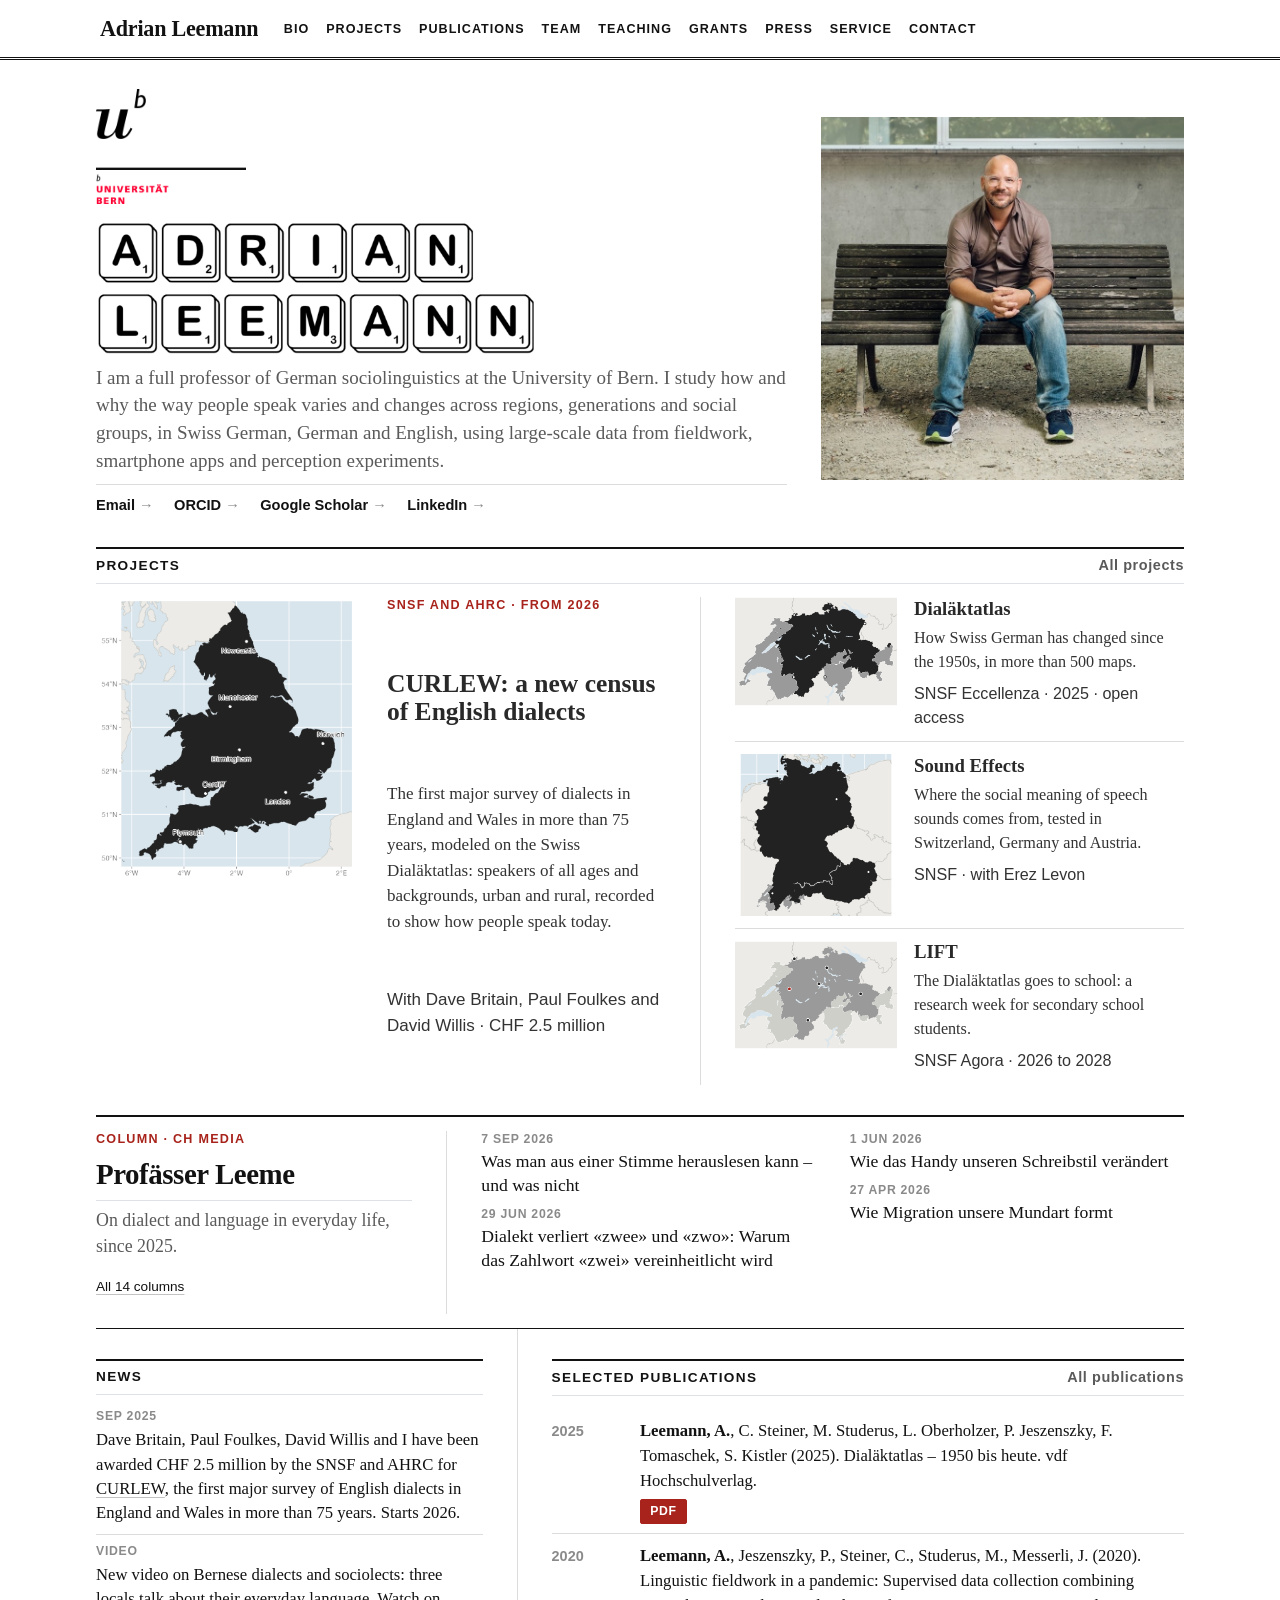
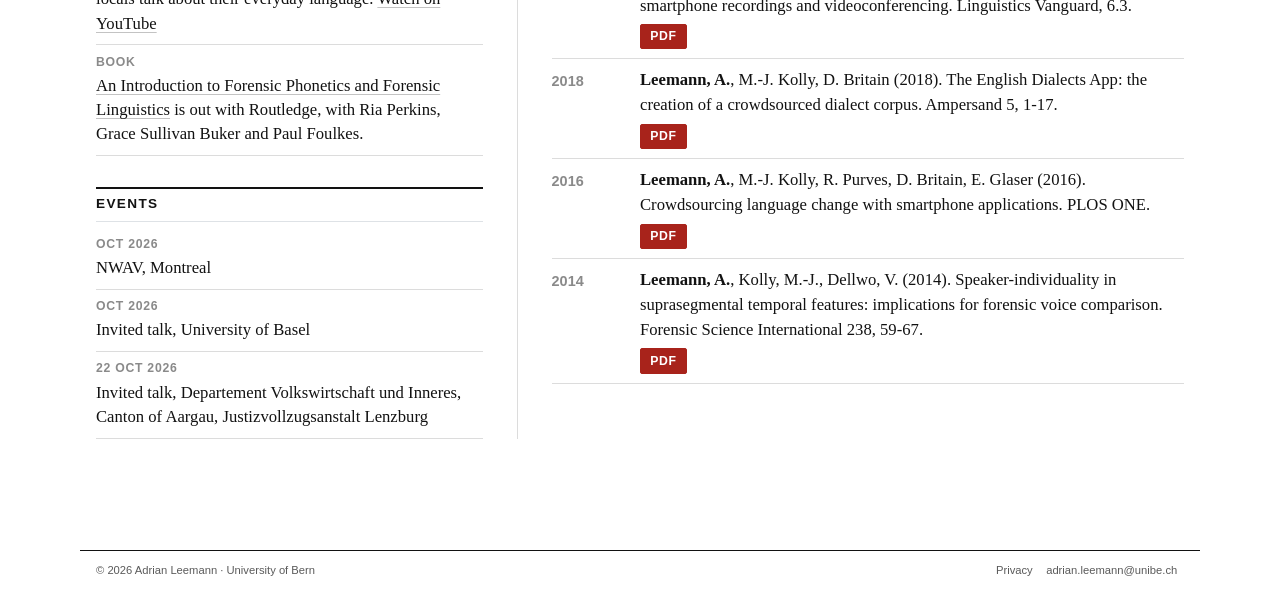
==== index.html @ 38b9d142 "Project and home headlines a touch smaller" ====
<!DOCTYPE html>
<html xmlns="http://www.w3.org/1999/xhtml" lang="en" xml:lang="en"><head>

<meta charset="utf-8">
<meta name="generator" content="quarto-1.8.25">

<meta name="viewport" content="width=device-width, initial-scale=1.0, user-scalable=yes">

<meta name="description" content="Adrian Leemann is Professor of German Sociolinguistics at the University of Bern. Research on dialect variation and change in Swiss German, German and English.">

<title>Adrian Leemann</title>
<style>
code{white-space: pre-wrap;}
span.smallcaps{font-variant: small-caps;}
div.columns{display: flex; gap: min(4vw, 1.5em);}
div.column{flex: auto; overflow-x: auto;}
div.hanging-indent{margin-left: 1.5em; text-indent: -1.5em;}
ul.task-list{list-style: none;}
ul.task-list li input[type="checkbox"] {
  width: 0.8em;
  margin: 0 0.8em 0.2em -1em; /* quarto-specific, see https://github.com/quarto-dev/quarto-cli/issues/4556 */ 
  vertical-align: middle;
}
</style>


<script src="site_libs/quarto-nav/quarto-nav.js"></script>
<script src="site_libs/quarto-nav/headroom.min.js"></script>
<link href="./img/favicon.png" rel="icon" type="image/png">
<script src="site_libs/clipboard/clipboard.min.js"></script>
<script src="site_libs/quarto-html/quarto.js" type="module"></script>
<script src="site_libs/quarto-html/tabsets/tabsets.js" type="module"></script>
<script src="site_libs/quarto-html/axe/axe-check.js" type="module"></script>
<script src="site_libs/quarto-html/popper.min.js"></script>
<script src="site_libs/quarto-html/tippy.umd.min.js"></script>
<link href="site_libs/quarto-html/tippy.css" rel="stylesheet">
<link href="site_libs/quarto-html/quarto-syntax-highlighting-7b89279ff1a6dce999919e0e67d4d9ec.css" rel="stylesheet" id="quarto-text-highlighting-styles">
<script src="site_libs/bootstrap/bootstrap.min.js"></script>
<link href="site_libs/bootstrap/bootstrap-icons.css" rel="stylesheet">
<link href="site_libs/bootstrap/bootstrap-e437fed2f8b49e91e3b53b357ae12d68.min.css" rel="stylesheet" append-hash="true" id="quarto-bootstrap" data-mode="light">
<script id="quarto-search-options" type="application/json">{
  "language": {
    "search-no-results-text": "No results",
    "search-matching-documents-text": "matching documents",
    "search-copy-link-title": "Copy link to search",
    "search-hide-matches-text": "Hide additional matches",
    "search-more-match-text": "more match in this document",
    "search-more-matches-text": "more matches in this document",
    "search-clear-button-title": "Clear",
    "search-text-placeholder": "",
    "search-detached-cancel-button-title": "Cancel",
    "search-submit-button-title": "Submit",
    "search-label": "Search"
  }
}</script>
<link rel="apple-touch-icon" href="./img/apple-touch-icon.png">
<script data-goatcounter="https://adrianleemann.goatcounter.com/count" async="" src="//gc.zgo.at/count.js"></script>


<meta property="og:title" content="Adrian Leemann">
<meta property="og:description" content="Adrian Leemann is Professor of German Sociolinguistics at the University of Bern. Research on dialect variation and change in Swiss German, German and English.">
<meta property="og:image" content="https://www.adrianleemann.com/img/share-card.jpg">
<meta property="og:site_name" content="Adrian Leemann">
<meta name="twitter:title" content="Adrian Leemann">
<meta name="twitter:description" content="Adrian Leemann is Professor of German Sociolinguistics at the University of Bern. Research on dialect variation and change in Swiss German, German and English.">
<meta name="twitter:image" content="https://www.adrianleemann.com/img/share-card.jpg">
<meta name="twitter:card" content="summary_large_image">
</head>

<body class="nav-fixed quarto-light">

<div id="quarto-search-results"></div>
  <header id="quarto-header" class="headroom fixed-top">
    <nav class="navbar navbar-expand-lg " data-bs-theme="dark">
      <div class="navbar-container container-fluid">
      <div class="navbar-brand-container mx-auto">
    <a href="./index.html" class="navbar-brand navbar-brand-logo">
    </a>
    <a class="navbar-brand" href="./index.html">
    <span class="navbar-title">Adrian Leemann</span>
    </a>
  </div>
          <button class="navbar-toggler" type="button" data-bs-toggle="collapse" data-bs-target="#navbarCollapse" aria-controls="navbarCollapse" role="menu" aria-expanded="false" aria-label="Toggle navigation" onclick="if (window.quartoToggleHeadroom) { window.quartoToggleHeadroom(); }">
  <span class="navbar-toggler-icon"></span>
</button>
          <div class="collapse navbar-collapse" id="navbarCollapse">
            <ul class="navbar-nav navbar-nav-scroll me-auto">
  <li class="nav-item">
    <a class="nav-link" href="./short-bio/index.html"> 
<span class="menu-text">Bio</span></a>
  </li>  
  <li class="nav-item">
    <a class="nav-link" href="./projects/index.html"> 
<span class="menu-text">Projects</span></a>
  </li>  
  <li class="nav-item">
    <a class="nav-link" href="./publications/index.html"> 
<span class="menu-text">Publications</span></a>
  </li>  
  <li class="nav-item">
    <a class="nav-link" href="./team/index.html"> 
<span class="menu-text">Team</span></a>
  </li>  
  <li class="nav-item">
    <a class="nav-link" href="./teaching/index.html"> 
<span class="menu-text">Teaching</span></a>
  </li>  
  <li class="nav-item">
    <a class="nav-link" href="./grants/index.html"> 
<span class="menu-text">Grants</span></a>
  </li>  
  <li class="nav-item">
    <a class="nav-link" href="./press/index.html"> 
<span class="menu-text">Press</span></a>
  </li>  
  <li class="nav-item">
    <a class="nav-link" href="./professional-services/index.html"> 
<span class="menu-text">Service</span></a>
  </li>  
  <li class="nav-item">
    <a class="nav-link" href="./contact/index.html"> 
<span class="menu-text">Contact</span></a>
  </li>  
</ul>
          </div> <!-- /navcollapse -->
            <div class="quarto-navbar-tools">
</div>
      </div> <!-- /container-fluid -->
    </nav>
</header>
<!-- content -->
<div id="quarto-content" class="quarto-container page-columns page-rows-contents page-layout-full page-navbar">
<!-- sidebar -->
<!-- margin-sidebar -->
    
<!-- main -->
<main class="content column-page" id="quarto-document-content">

<header id="title-block-header" class="quarto-title-block default">
<div class="quarto-title">
<h1 class="title">Adrian Leemann</h1>
</div>

<div>
  <div class="description">
    Adrian Leemann is Professor of German Sociolinguistics at the University of Bern. Research on dialect variation and change in Swiss German, German and English.
  </div>
</div>


<div class="quarto-title-meta column-page">

    
  
    
  </div>
  


</header>


<div class="wrap">
<header class="hero">
  <div>
    <a class="unibe" href="https://www.unibe.ch"><img src="img/logos/unibe-logo.png" alt="University of Bern"></a>
    <h1 class="tiles"><img src="img/name-scrabble.png" alt="Adrian Leemann"></h1>
    <p class="dek">I am a full professor of German sociolinguistics at the University of Bern. I study how and why the way people speak varies and changes across regions, generations and social groups, in Swiss German, German and English, using large-scale data from fieldwork, smartphone apps and perception experiments.</p>
    <nav class="idlinks" aria-label="Profiles"><a href="mailto:adrian.leemann@unibe.ch">Email</a><a href="https://orcid.org/0000-0001-9401-8938">ORCID</a><a href="https://scholar.google.com/citations?user=XZo6aWcAAAAJ&amp;hl=en">Google Scholar</a><a href="https://www.linkedin.com/in/adrianleemann">LinkedIn</a></nav>
  </div>
  <figure class="figure"><img src="img/portrait-square.jpg" alt="Adrian Leemann sitting on a wooden bench in front of a concrete wall" class="figure-img"></figure>
</header>

<h2 class="section-head" id="projects">Projects <a href="./projects/">All projects</a></h2>
<div class="front">
  <article class="lead">
    <a href="./projects/#curlew"><img src="img/map-curlew-lead.png" alt="Map of England and Wales with major cities"></a>
    <p class="kicker">SNSF and AHRC · from 2026</p>
    <h3><a href="./projects/#curlew">CURLEW: a new census of English dialects</a></h3>
    <p>The first major survey of dialects in England and Wales in more than 75 years, modeled on the Swiss Dialäktatlas: speakers of all ages and backgrounds, urban and rural, recorded to show how people speak today.</p>
    <p class="meta">With Dave Britain, Paul Foulkes and David Willis · CHF 2.5 million</p>
  </article>
  <div class="briefs"><article><a href="./projects/#dialaektatlas"><img src="img/map-dialaektatlas.png" alt="Map of Switzerland with the German-speaking area in black"></a><div><h3><a href="./projects/#dialaektatlas">Dialäktatlas</a></h3><p>How Swiss German has changed since the 1950s, in more than 500 maps.</p><p class="meta">SNSF Eccellenza · 2025 · open access</p></div></article><article><a href="./projects/#sound-effects"><img src="img/map-soundeffects.png" alt="Map of Germany, Austria and German-speaking Switzerland"></a><div><h3><a href="./projects/#sound-effects">Sound Effects</a></h3><p>Where the social meaning of speech sounds comes from, tested in Switzerland, Germany and Austria.</p><p class="meta">SNSF · with Erez Levon</p></div></article><article><a href="./projects/#lift"><img src="img/map-lift.png" alt="Map of German-speaking Switzerland with six school locations"></a><div><h3><a href="./projects/#lift">LIFT</a></h3><p>The Dialäktatlas goes to school: a research week for secondary school students.</p><p class="meta">SNSF Agora · 2026 to 2028</p></div></article>  </div>
</div>

<div class="colband" id="column">
  <div>
    <p class="kicker">Column · CH Media</p>
    <h2>Profässer Leeme</h2>
    <p class="dek">On dialect and language in everyday life, since 2025.</p>    <p class="meta"><a href="./column/">All 14 columns</a></p>  </div>
  <ul class="collist"><li><span class="date">7 Sep 2026</span><a href="https://www.zofingertagblatt.ch/aargau/zofingen/was-eine-stimme-ueber-herkunft-verraet-ld.4224077">Was man aus einer Stimme herauslesen kann – und was nicht</a></li><li><span class="date">29 Jun 2026</span><a href="https://www.zofingertagblatt.ch/aargau/zofingen/warum-zwee-und-zwo-im-dialekt-verschwinden-ld.4174784">Dialekt verliert «zwee» und «zwo»: Warum das Zahlwort «zwei» vereinheitlicht wird</a></li><li><span class="date">1 Jun 2026</span><a href="https://www.zofingertagblatt.ch/aargau/zofingen/mundartwelle-wie-das-handy-unseren-schreibstil-veraendert-ld.4176210">Wie das Handy unseren Schreibstil verändert</a></li><li><span class="date">27 Apr 2026</span><a href="https://www.zofingertagblatt.ch/aargau/zofingen/kolumne-wie-migration-unsere-mundart-formt-ld.4156215">Wie Migration unsere Mundart formt</a></li>  </ul>
</div>

<div class="split">
  <div>
    <h2 class="section-head">News</h2>
    <ul class="newslist"><li><span class="date">Sep 2025</span>Dave Britain, Paul Foulkes, David Willis and I have been awarded CHF 2.5 million by the SNSF and AHRC for <a href="./projects/#curlew">CURLEW</a>, the first major survey of English dialects in England and Wales in more than 75 years. Starts 2026.</li><li><span class="date">Video</span>New video on Bernese dialects and sociolects: three locals talk about their everyday language. <a href="https://www.youtube.com/watch?v=iRh99CZffPI">Watch on YouTube</a></li><li><span class="date">Book</span><a href="https://www.routledge.com/An-Introduction-to-Forensic-Phonetics-and-Forensic-Linguistics/Leemann-Perkins-Buker-Foulkes/p/book/9780367616571">An Introduction to Forensic Phonetics and Forensic Linguistics</a> is out with Routledge, with Ria Perkins, Grace Sullivan Buker and Paul Foulkes.</li></ul>
    <h2 class="section-head">Events</h2>
    <ul class="newslist"><li><span class="date">Oct 2026</span>NWAV, Montreal</li><li><span class="date">Oct 2026</span>Invited talk, University of Basel</li><li><span class="date">22 Oct 2026</span>Invited talk, Departement Volkswirtschaft und Inneres, Canton of Aargau, Justizvollzugsanstalt Lenzburg</li></ul>
  </div>
  <div>
    <h2 class="section-head">Selected publications <a href="./publications/">All publications</a></h2><div class="pub" data-type="book" data-oa="1" data-text="leemann, a., c. steiner, m. studerus, l. oberholzer, p. jeszenszky, f. tomaschek, s. kistler (2025). dialäktatlas – 1950 bis heute. vdf hochschulverlag."><div class="yr">2025</div><div><div class="cite"><span class="me">Leemann, A.</span>, C. Steiner, M. Studerus, L. Oberholzer, P. Jeszenszky, F. Tomaschek, S. Kistler (2025). Dialäktatlas – 1950 bis heute. vdf Hochschulverlag.</div><div class="acts"><a class="btn-pdf" href="https://www.dialektatlas.ch/Dialaektatlas_2025_150dpi.pdf">PDF</a></div></div></div>
<div class="pub" data-type="journal" data-oa="1" data-text="leemann, a., jeszenszky, p., steiner, c., studerus, m., messerli, j. (2020). linguistic fieldwork in a pandemic: supervised data collection combining smartphone recordings and videoconferencing. linguistics vanguard, 6.3."><div class="yr">2020</div><div><div class="cite"><span class="me">Leemann, A.</span>, Jeszenszky, P., Steiner, C., Studerus, M., Messerli, J. (2020). Linguistic fieldwork in a pandemic: Supervised data collection combining smartphone recordings and videoconferencing. Linguistics Vanguard, 6.3.</div><div class="acts"><a class="btn-pdf" href="./pdfs/Leemann-et-al-2020-Linguistic-fieldwork-in-a-pandemic.pdf">PDF</a></div></div></div>
<div class="pub" data-type="journal" data-oa="1" data-text="leemann, a., m.-j. kolly, d. britain (2018). the english dialects app: the creation of a crowdsourced dialect corpus. ampersand 5, 1-17."><div class="yr">2018</div><div><div class="cite"><span class="me">Leemann, A.</span>, M.-J. Kolly, D. Britain (2018). The English Dialects App: the creation of a crowdsourced dialect corpus. Ampersand 5, 1-17.</div><div class="acts"><a class="btn-pdf" href="./pdfs/Leemann-et-al-2018-The-English-Dialects-App.pdf">PDF</a></div></div></div>
<div class="pub" data-type="journal" data-oa="1" data-text="leemann, a., m.-j. kolly, r. purves, d. britain, e. glaser (2016). crowdsourcing language change with smartphone applications. plos one."><div class="yr">2016</div><div><div class="cite"><span class="me">Leemann, A.</span>, M.-J. Kolly, R. Purves, D. Britain, E. Glaser (2016). Crowdsourcing language change with smartphone applications. PLOS ONE.</div><div class="acts"><a class="btn-pdf" href="./pdfs/Leemann-et-al-2016-Crowdsourcing-language-change-with-smartphone-applications.pdf">PDF</a></div></div></div>
<div class="pub" data-type="journal" data-oa="1" data-text="leemann, a., kolly, m.-j., dellwo, v. (2014). speaker-individuality in suprasegmental temporal features: implications for forensic voice comparison. forensic science international 238, 59-67."><div class="yr">2014</div><div><div class="cite"><span class="me">Leemann, A.</span>, Kolly, M.-J., Dellwo, V. (2014). Speaker-individuality in suprasegmental temporal features: implications for forensic voice comparison. Forensic Science International 238, 59-67.</div><div class="acts"><a class="btn-pdf" href="./pdfs/Leemann-et-al-2014-Speaker-individuality-in-suprasegmental-temporal-features.pdf">PDF</a></div></div></div>  </div>
</div>
</div>



</main> <!-- /main -->
<script>
// Open PDFs and links to other websites in a new tab; navigation within the site stays in place.
document.addEventListener("DOMContentLoaded", function () {
  // email links are written as data-u / data-d so that spam bots cannot read them
  document.querySelectorAll("a.mail[data-u][data-d]").forEach(function (a) {
    a.href = "mailto:" + a.dataset.u + "@" + a.dataset.d;
  });
  document.querySelectorAll("a[href]").forEach(function (a) {
    var href = a.getAttribute("href");
    if (/^(mailto:|tel:|#)/i.test(href)) return;
    var url = new URL(href, location.href);
    var external = url.origin !== location.origin;
    var isPdf = /\.pdf$/i.test(url.pathname);
    if (external || isPdf) {
      a.setAttribute("target", "_blank");
      a.setAttribute("rel", "noopener");
    }
  });
});
</script>
<script id="quarto-html-after-body" type="application/javascript">
  window.document.addEventListener("DOMContentLoaded", function (event) {
    const isCodeAnnotation = (el) => {
      for (const clz of el.classList) {
        if (clz.startsWith('code-annotation-')) {                     
          return true;
        }
      }
      return false;
    }
    const onCopySuccess = function(e) {
      // button target
      const button = e.trigger;
      // don't keep focus
      button.blur();
      // flash "checked"
      button.classList.add('code-copy-button-checked');
      var currentTitle = button.getAttribute("title");
      button.setAttribute("title", "Copied!");
      let tooltip;
      if (window.bootstrap) {
        button.setAttribute("data-bs-toggle", "tooltip");
        button.setAttribute("data-bs-placement", "left");
        button.setAttribute("data-bs-title", "Copied!");
        tooltip = new bootstrap.Tooltip(button, 
          { trigger: "manual", 
            customClass: "code-copy-button-tooltip",
            offset: [0, -8]});
        tooltip.show();    
      }
      setTimeout(function() {
        if (tooltip) {
          tooltip.hide();
          button.removeAttribute("data-bs-title");
          button.removeAttribute("data-bs-toggle");
          button.removeAttribute("data-bs-placement");
        }
        button.setAttribute("title", currentTitle);
        button.classList.remove('code-copy-button-checked');
      }, 1000);
      // clear code selection
      e.clearSelection();
    }
    const getTextToCopy = function(trigger) {
      const outerScaffold = trigger.parentElement.cloneNode(true);
      const codeEl = outerScaffold.querySelector('code');
      for (const childEl of codeEl.children) {
        if (isCodeAnnotation(childEl)) {
          childEl.remove();
        }
      }
      return codeEl.innerText;
    }
    const clipboard = new window.ClipboardJS('.code-copy-button:not([data-in-quarto-modal])', {
      text: getTextToCopy
    });
    clipboard.on('success', onCopySuccess);
    if (window.document.getElementById('quarto-embedded-source-code-modal')) {
      const clipboardModal = new window.ClipboardJS('.code-copy-button[data-in-quarto-modal]', {
        text: getTextToCopy,
        container: window.document.getElementById('quarto-embedded-source-code-modal')
      });
      clipboardModal.on('success', onCopySuccess);
    }
      var localhostRegex = new RegExp(/^(?:http|https):\/\/localhost\:?[0-9]*\//);
      var mailtoRegex = new RegExp(/^mailto:/);
        var filterRegex = new RegExp("https:\/\/www\.adrianleemann\.com");
      var isInternal = (href) => {
          return filterRegex.test(href) || localhostRegex.test(href) || mailtoRegex.test(href);
      }
      // Inspect non-navigation links and adorn them if external
     var links = window.document.querySelectorAll('a[href]:not(.nav-link):not(.navbar-brand):not(.toc-action):not(.sidebar-link):not(.sidebar-item-toggle):not(.pagination-link):not(.no-external):not([aria-hidden]):not(.dropdown-item):not(.quarto-navigation-tool):not(.about-link)');
      for (var i=0; i<links.length; i++) {
        const link = links[i];
        if (!isInternal(link.href)) {
          // undo the damage that might have been done by quarto-nav.js in the case of
          // links that we want to consider external
          if (link.dataset.originalHref !== undefined) {
            link.href = link.dataset.originalHref;
          }
        }
      }
    function tippyHover(el, contentFn, onTriggerFn, onUntriggerFn) {
      const config = {
        allowHTML: true,
        maxWidth: 500,
        delay: 100,
        arrow: false,
        appendTo: function(el) {
            return el.parentElement;
        },
        interactive: true,
        interactiveBorder: 10,
        theme: 'quarto',
        placement: 'bottom-start',
      };
      if (contentFn) {
        config.content = contentFn;
      }
      if (onTriggerFn) {
        config.onTrigger = onTriggerFn;
      }
      if (onUntriggerFn) {
        config.onUntrigger = onUntriggerFn;
      }
      window.tippy(el, config); 
    }
    const noterefs = window.document.querySelectorAll('a[role="doc-noteref"]');
    for (var i=0; i<noterefs.length; i++) {
      const ref = noterefs[i];
      tippyHover(ref, function() {
        // use id or data attribute instead here
        let href = ref.getAttribute('data-footnote-href') || ref.getAttribute('href');
        try { href = new URL(href).hash; } catch {}
        const id = href.replace(/^#\/?/, "");
        const note = window.document.getElementById(id);
        if (note) {
          return note.innerHTML;
        } else {
          return "";
        }
      });
    }
    const xrefs = window.document.querySelectorAll('a.quarto-xref');
    const processXRef = (id, note) => {
      // Strip column container classes
      const stripColumnClz = (el) => {
        el.classList.remove("page-full", "page-columns");
        if (el.children) {
          for (const child of el.children) {
            stripColumnClz(child);
          }
        }
      }
      stripColumnClz(note)
      if (id === null || id.startsWith('sec-')) {
        // Special case sections, only their first couple elements
        const container = document.createElement("div");
        if (note.children && note.children.length > 2) {
          container.appendChild(note.children[0].cloneNode(true));
          for (let i = 1; i < note.children.length; i++) {
            const child = note.children[i];
            if (child.tagName === "P" && child.innerText === "") {
              continue;
            } else {
              container.appendChild(child.cloneNode(true));
              break;
            }
          }
          if (window.Quarto?.typesetMath) {
            window.Quarto.typesetMath(container);
          }
          return container.innerHTML
        } else {
          if (window.Quarto?.typesetMath) {
            window.Quarto.typesetMath(note);
          }
          return note.innerHTML;
        }
      } else {
        // Remove any anchor links if they are present
        const anchorLink = note.querySelector('a.anchorjs-link');
        if (anchorLink) {
          anchorLink.remove();
        }
        if (window.Quarto?.typesetMath) {
          window.Quarto.typesetMath(note);
        }
        if (note.classList.contains("callout")) {
          return note.outerHTML;
        } else {
          return note.innerHTML;
        }
      }
    }
    for (var i=0; i<xrefs.length; i++) {
      const xref = xrefs[i];
      tippyHover(xref, undefined, function(instance) {
        instance.disable();
        let url = xref.getAttribute('href');
        let hash = undefined; 
        if (url.startsWith('#')) {
          hash = url;
        } else {
          try { hash = new URL(url).hash; } catch {}
        }
        if (hash) {
          const id = hash.replace(/^#\/?/, "");
          const note = window.document.getElementById(id);
          if (note !== null) {
            try {
              const html = processXRef(id, note.cloneNode(true));
              instance.setContent(html);
            } finally {
              instance.enable();
              instance.show();
            }
          } else {
            // See if we can fetch this
            fetch(url.split('#')[0])
            .then(res => res.text())
            .then(html => {
              const parser = new DOMParser();
              const htmlDoc = parser.parseFromString(html, "text/html");
              const note = htmlDoc.getElementById(id);
              if (note !== null) {
                const html = processXRef(id, note);
                instance.setContent(html);
              } 
            }).finally(() => {
              instance.enable();
              instance.show();
            });
          }
        } else {
          // See if we can fetch a full url (with no hash to target)
          // This is a special case and we should probably do some content thinning / targeting
          fetch(url)
          .then(res => res.text())
          .then(html => {
            const parser = new DOMParser();
            const htmlDoc = parser.parseFromString(html, "text/html");
            const note = htmlDoc.querySelector('main.content');
            if (note !== null) {
              // This should only happen for chapter cross references
              // (since there is no id in the URL)
              // remove the first header
              if (note.children.length > 0 && note.children[0].tagName === "HEADER") {
                note.children[0].remove();
              }
              const html = processXRef(null, note);
              instance.setContent(html);
            } 
          }).finally(() => {
            instance.enable();
            instance.show();
          });
        }
      }, function(instance) {
      });
    }
        let selectedAnnoteEl;
        const selectorForAnnotation = ( cell, annotation) => {
          let cellAttr = 'data-code-cell="' + cell + '"';
          let lineAttr = 'data-code-annotation="' +  annotation + '"';
          const selector = 'span[' + cellAttr + '][' + lineAttr + ']';
          return selector;
        }
        const selectCodeLines = (annoteEl) => {
          const doc = window.document;
          const targetCell = annoteEl.getAttribute("data-target-cell");
          const targetAnnotation = annoteEl.getAttribute("data-target-annotation");
          const annoteSpan = window.document.querySelector(selectorForAnnotation(targetCell, targetAnnotation));
          const lines = annoteSpan.getAttribute("data-code-lines").split(",");
          const lineIds = lines.map((line) => {
            return targetCell + "-" + line;
          })
          let top = null;
          let height = null;
          let parent = null;
          if (lineIds.length > 0) {
              //compute the position of the single el (top and bottom and make a div)
              const el = window.document.getElementById(lineIds[0]);
              top = el.offsetTop;
              height = el.offsetHeight;
              parent = el.parentElement.parentElement;
            if (lineIds.length > 1) {
              const lastEl = window.document.getElementById(lineIds[lineIds.length - 1]);
              const bottom = lastEl.offsetTop + lastEl.offsetHeight;
              height = bottom - top;
            }
            if (top !== null && height !== null && parent !== null) {
              // cook up a div (if necessary) and position it 
              let div = window.document.getElementById("code-annotation-line-highlight");
              if (div === null) {
                div = window.document.createElement("div");
                div.setAttribute("id", "code-annotation-line-highlight");
                div.style.position = 'absolute';
                parent.appendChild(div);
              }
              div.style.top = top - 2 + "px";
              div.style.height = height + 4 + "px";
              div.style.left = 0;
              let gutterDiv = window.document.getElementById("code-annotation-line-highlight-gutter");
              if (gutterDiv === null) {
                gutterDiv = window.document.createElement("div");
                gutterDiv.setAttribute("id", "code-annotation-line-highlight-gutter");
                gutterDiv.style.position = 'absolute';
                const codeCell = window.document.getElementById(targetCell);
                const gutter = codeCell.querySelector('.code-annotation-gutter');
                gutter.appendChild(gutterDiv);
              }
              gutterDiv.style.top = top - 2 + "px";
              gutterDiv.style.height = height + 4 + "px";
            }
            selectedAnnoteEl = annoteEl;
          }
        };
        const unselectCodeLines = () => {
          const elementsIds = ["code-annotation-line-highlight", "code-annotation-line-highlight-gutter"];
          elementsIds.forEach((elId) => {
            const div = window.document.getElementById(elId);
            if (div) {
              div.remove();
            }
          });
          selectedAnnoteEl = undefined;
        };
          // Handle positioning of the toggle
      window.addEventListener(
        "resize",
        throttle(() => {
          elRect = undefined;
          if (selectedAnnoteEl) {
            selectCodeLines(selectedAnnoteEl);
          }
        }, 10)
      );
      function throttle(fn, ms) {
      let throttle = false;
      let timer;
        return (...args) => {
          if(!throttle) { // first call gets through
              fn.apply(this, args);
              throttle = true;
          } else { // all the others get throttled
              if(timer) clearTimeout(timer); // cancel #2
              timer = setTimeout(() => {
                fn.apply(this, args);
                timer = throttle = false;
              }, ms);
          }
        };
      }
        // Attach click handler to the DT
        const annoteDls = window.document.querySelectorAll('dt[data-target-cell]');
        for (const annoteDlNode of annoteDls) {
          annoteDlNode.addEventListener('click', (event) => {
            const clickedEl = event.target;
            if (clickedEl !== selectedAnnoteEl) {
              unselectCodeLines();
              const activeEl = window.document.querySelector('dt[data-target-cell].code-annotation-active');
              if (activeEl) {
                activeEl.classList.remove('code-annotation-active');
              }
              selectCodeLines(clickedEl);
              clickedEl.classList.add('code-annotation-active');
            } else {
              // Unselect the line
              unselectCodeLines();
              clickedEl.classList.remove('code-annotation-active');
            }
          });
        }
    const findCites = (el) => {
      const parentEl = el.parentElement;
      if (parentEl) {
        const cites = parentEl.dataset.cites;
        if (cites) {
          return {
            el,
            cites: cites.split(' ')
          };
        } else {
          return findCites(el.parentElement)
        }
      } else {
        return undefined;
      }
    };
    var bibliorefs = window.document.querySelectorAll('a[role="doc-biblioref"]');
    for (var i=0; i<bibliorefs.length; i++) {
      const ref = bibliorefs[i];
      const citeInfo = findCites(ref);
      if (citeInfo) {
        tippyHover(citeInfo.el, function() {
          var popup = window.document.createElement('div');
          citeInfo.cites.forEach(function(cite) {
            var citeDiv = window.document.createElement('div');
            citeDiv.classList.add('hanging-indent');
            citeDiv.classList.add('csl-entry');
            var biblioDiv = window.document.getElementById('ref-' + cite);
            if (biblioDiv) {
              citeDiv.innerHTML = biblioDiv.innerHTML;
            }
            popup.appendChild(citeDiv);
          });
          return popup.innerHTML;
        });
      }
    }
  });
  </script>
</div> <!-- /content -->
<footer class="footer">
  <div class="nav-footer">
    <div class="nav-footer-left">
<p>© 2026 Adrian Leemann · University of Bern</p>
</div>   
    <div class="nav-footer-center">
      &nbsp;
    </div>
    <div class="nav-footer-right">
      <ul class="footer-items list-unstyled">
    <li class="nav-item">
    <a class="nav-link" href="./privacy/index.html">
<p>Privacy</p>
</a>
  </li>  
    <li class="nav-item">
    <a class="nav-link" href="mailto:adrian.leemann@unibe.ch">
<p>adrian.leemann@unibe.ch</p>
</a>
  </li>  
</ul>
    </div>
  </div>
</footer>




</body></html>
---- site_libs/quarto-html/tippy.css ----
.tippy-box[data-animation=fade][data-state=hidden]{opacity:0}[data-tippy-root]{max-width:calc(100vw - 10px)}.tippy-box{position:relative;background-color:#333;color:#fff;border-radius:4px;font-size:14px;line-height:1.4;white-space:normal;outline:0;transition-property:transform,visibility,opacity}.tippy-box[data-placement^=top]>.tippy-arrow{bottom:0}.tippy-box[data-placement^=top]>.tippy-arrow:before{bottom:-7px;left:0;border-width:8px 8px 0;border-top-color:initial;transform-origin:center top}.tippy-box[data-placement^=bottom]>.tippy-arrow{top:0}.tippy-box[data-placement^=bottom]>.tippy-arrow:before{top:-7px;left:0;border-width:0 8px 8px;border-bottom-color:initial;transform-origin:center bottom}.tippy-box[data-placement^=left]>.tippy-arrow{right:0}.tippy-box[data-placement^=left]>.tippy-arrow:before{border-width:8px 0 8px 8px;border-left-color:initial;right:-7px;transform-origin:center left}.tippy-box[data-placement^=right]>.tippy-arrow{left:0}.tippy-box[data-placement^=right]>.tippy-arrow:before{left:-7px;border-width:8px 8px 8px 0;border-right-color:initial;transform-origin:center right}.tippy-box[data-inertia][data-state=visible]{transition-timing-function:cubic-bezier(.54,1.5,.38,1.11)}.tippy-arrow{width:16px;height:16px;color:#333}.tippy-arrow:before{content:"";position:absolute;border-color:transparent;border-style:solid}.tippy-content{position:relative;padding:5px 9px;z-index:1}
---- site_libs/quarto-html/quarto-syntax-highlighting-7b89279ff1a6dce999919e0e67d4d9ec.css ----
/* quarto syntax highlight colors */
:root {
  --quarto-hl-ot-color: #003B4F;
  --quarto-hl-at-color: #657422;
  --quarto-hl-ss-color: #20794D;
  --quarto-hl-an-color: #5E5E5E;
  --quarto-hl-fu-color: #4758AB;
  --quarto-hl-st-color: #20794D;
  --quarto-hl-cf-color: #003B4F;
  --quarto-hl-op-color: #5E5E5E;
  --quarto-hl-er-color: #AD0000;
  --quarto-hl-bn-color: #AD0000;
  --quarto-hl-al-color: #AD0000;
  --quarto-hl-va-color: #111111;
  --quarto-hl-bu-color: inherit;
  --quarto-hl-ex-color: inherit;
  --quarto-hl-pp-color: #AD0000;
  --quarto-hl-in-color: #5E5E5E;
  --quarto-hl-vs-color: #20794D;
  --quarto-hl-wa-color: #5E5E5E;
  --quarto-hl-do-color: #5E5E5E;
  --quarto-hl-im-color: #00769E;
  --quarto-hl-ch-color: #20794D;
  --quarto-hl-dt-color: #AD0000;
  --quarto-hl-fl-color: #AD0000;
  --quarto-hl-co-color: #5E5E5E;
  --quarto-hl-cv-color: #5E5E5E;
  --quarto-hl-cn-color: #8f5902;
  --quarto-hl-sc-color: #5E5E5E;
  --quarto-hl-dv-color: #AD0000;
  --quarto-hl-kw-color: #003B4F;
}

/* other quarto variables */
:root {
  --quarto-font-monospace: SFMono-Regular, Menlo, Monaco, Consolas, "Liberation Mono", "Courier New", monospace;
}

/* syntax highlight based on Pandoc's rules */
pre > code.sourceCode > span {
  color: #003B4F;
}

code.sourceCode > span {
  color: #003B4F;
}

div.sourceCode,
div.sourceCode pre.sourceCode {
  color: #003B4F;
}

/* Normal */
code span {
  color: #003B4F;
}

/* Alert */
code span.al {
  color: #AD0000;
  font-style: inherit;
}

/* Annotation */
code span.an {
  color: #5E5E5E;
  font-style: inherit;
}

/* Attribute */
code span.at {
  color: #657422;
  font-style: inherit;
}

/* BaseN */
code span.bn {
  color: #AD0000;
  font-style: inherit;
}

/* BuiltIn */
code span.bu {
  font-style: inherit;
}

/* ControlFlow */
code span.cf {
  color: #003B4F;
  font-weight: bold;
  font-style: inherit;
}

/* Char */
code span.ch {
  color: #20794D;
  font-style: inherit;
}

/* Constant */
code span.cn {
  color: #8f5902;
  font-style: inherit;
}

/* Comment */
code span.co {
  color: #5E5E5E;
  font-style: inherit;
}

/* CommentVar */
code span.cv {
  color: #5E5E5E;
  font-style: italic;
}

/* Documentation */
code span.do {
  color: #5E5E5E;
  font-style: italic;
}

/* DataType */
code span.dt {
  color: #AD0000;
  font-style: inherit;
}

/* DecVal */
code span.dv {
  color: #AD0000;
  font-style: inherit;
}

/* Error */
code span.er {
  color: #AD0000;
  font-style: inherit;
}

/* Extension */
code span.ex {
  font-style: inherit;
}

/* Float */
code span.fl {
  color: #AD0000;
  font-style: inherit;
}

/* Function */
code span.fu {
  color: #4758AB;
  font-style: inherit;
}

/* Import */
code span.im {
  color: #00769E;
  font-style: inherit;
}

/* Information */
code span.in {
  color: #5E5E5E;
  font-style: inherit;
}

/* Keyword */
code span.kw {
  color: #003B4F;
  font-weight: bold;
  font-style: inherit;
}

/* Operator */
code span.op {
  color: #5E5E5E;
  font-style: inherit;
}

/* Other */
code span.ot {
  color: #003B4F;
  font-style: inherit;
}

/* Preprocessor */
code span.pp {
  color: #AD0000;
  font-style: inherit;
}

/* SpecialChar */
code span.sc {
  color: #5E5E5E;
  font-style: inherit;
}

/* SpecialString */
code span.ss {
  color: #20794D;
  font-style: inherit;
}

/* String */
code span.st {
  color: #20794D;
  font-style: inherit;
}

/* Variable */
code span.va {
  color: #111111;
  font-style: inherit;
}

/* VerbatimString */
code span.vs {
  color: #20794D;
  font-style: inherit;
}

/* Warning */
code span.wa {
  color: #5E5E5E;
  font-style: italic;
}

.prevent-inlining {
  content: "</";
}

/*# sourceMappingURL=3944bc705cfaf4c80e56f77c5205168a.css.map */
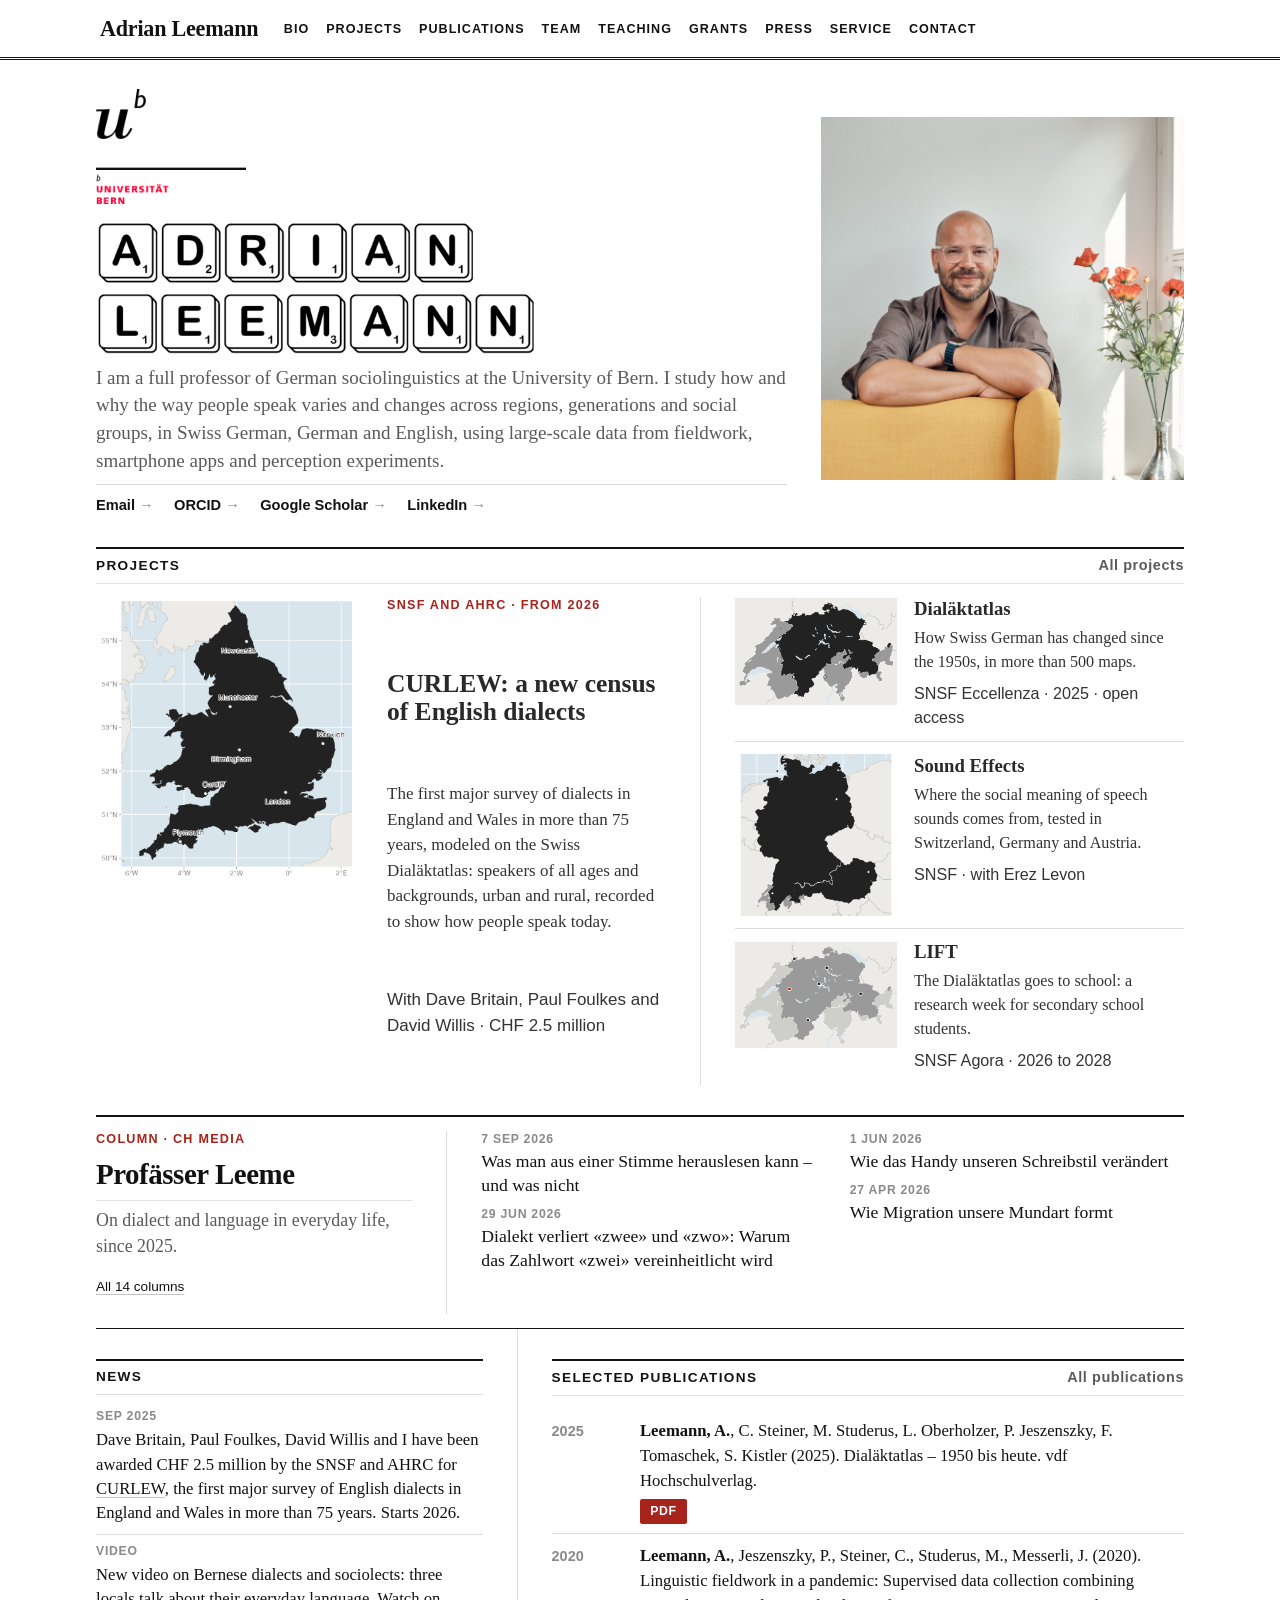
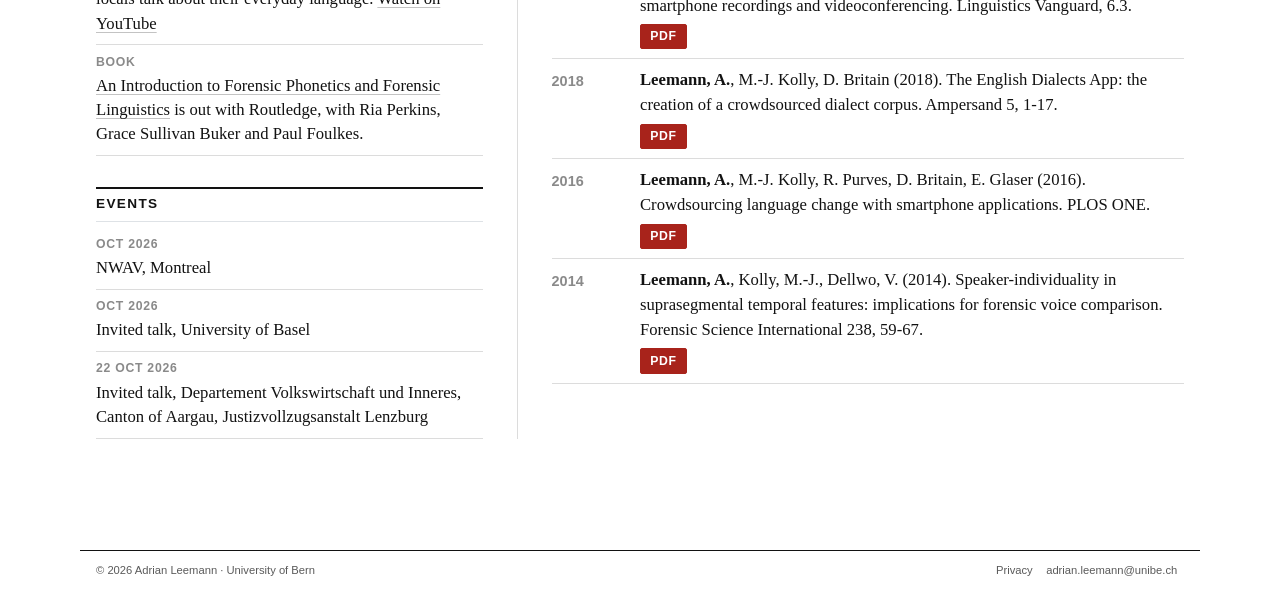
==== commit 4eaedce2: "New photos: home (yellow armchair), Bio (bench), share card" ====
--- a/index.html
+++ b/index.html
@@ -168,7 +168,7 @@
     <p class="dek">I am a full professor of German sociolinguistics at the University of Bern. I study how and why the way people speak varies and changes across regions, generations and social groups, in Swiss German, German and English, using large-scale data from fieldwork, smartphone apps and perception experiments.</p>
     <nav class="idlinks" aria-label="Profiles"><a href="mailto:adrian.leemann@unibe.ch">Email</a><a href="https://orcid.org/0000-0001-9401-8938">ORCID</a><a href="https://scholar.google.com/citations?user=XZo6aWcAAAAJ&amp;hl=en">Google Scholar</a><a href="https://www.linkedin.com/in/adrianleemann">LinkedIn</a></nav>
   </div>
-  <figure class="figure"><img src="img/portrait-square.jpg" alt="Adrian Leemann sitting on a wooden bench in front of a concrete wall" class="figure-img"></figure>
+  <figure class="figure"><img src="img/portrait-square.jpg" alt="Adrian Leemann leaning on the back of a yellow armchair, next to a vase of red poppies" class="figure-img"></figure>
 </header>
 
 <h2 class="section-head" id="projects">Projects <a href="./projects/">All projects</a></h2>
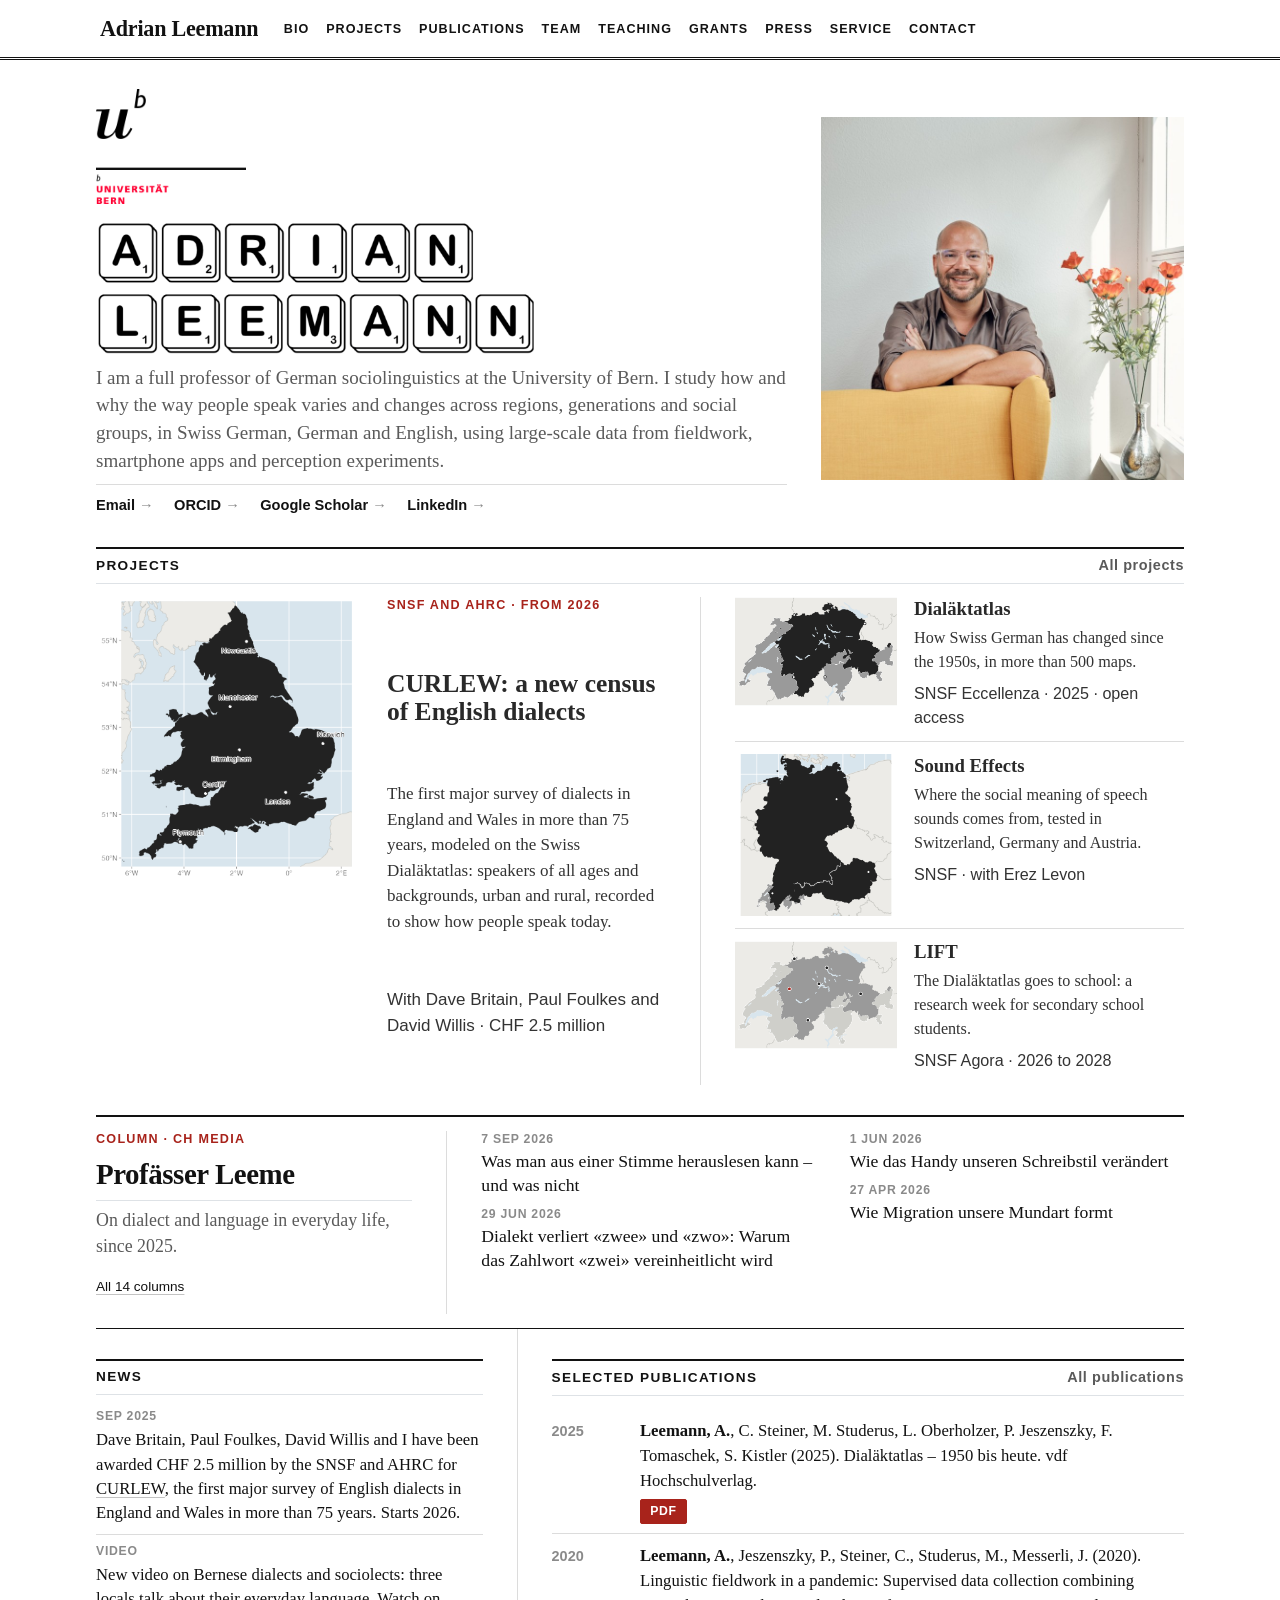
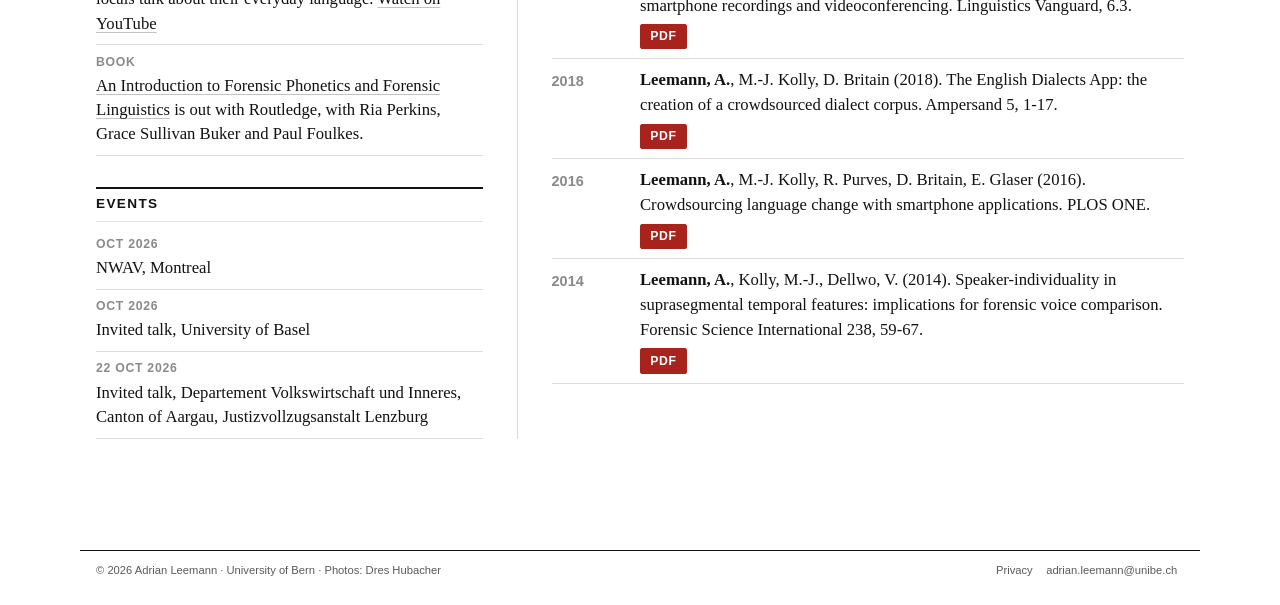
==== commit b46b1d09: "Photo credit Dres Hubacher; press photo downloads on Bio" ====
--- a/index.html
+++ b/index.html
@@ -37,7 +37,7 @@
 <link href="site_libs/quarto-html/quarto-syntax-highlighting-7b89279ff1a6dce999919e0e67d4d9ec.css" rel="stylesheet" id="quarto-text-highlighting-styles">
 <script src="site_libs/bootstrap/bootstrap.min.js"></script>
 <link href="site_libs/bootstrap/bootstrap-icons.css" rel="stylesheet">
-<link href="site_libs/bootstrap/bootstrap-e437fed2f8b49e91e3b53b357ae12d68.min.css" rel="stylesheet" append-hash="true" id="quarto-bootstrap" data-mode="light">
+<link href="site_libs/bootstrap/bootstrap-b70edfc59408ce8b0751cff57f2c8ac9.min.css" rel="stylesheet" append-hash="true" id="quarto-bootstrap" data-mode="light">
 <script id="quarto-search-options" type="application/json">{
   "language": {
     "search-no-results-text": "No results",
@@ -627,7 +627,7 @@
 <footer class="footer">
   <div class="nav-footer">
     <div class="nav-footer-left">
-<p>© 2026 Adrian Leemann · University of Bern</p>
+<p>© 2026 Adrian Leemann · University of Bern · Photos: Dres Hubacher</p>
 </div>   
     <div class="nav-footer-center">
       &nbsp;
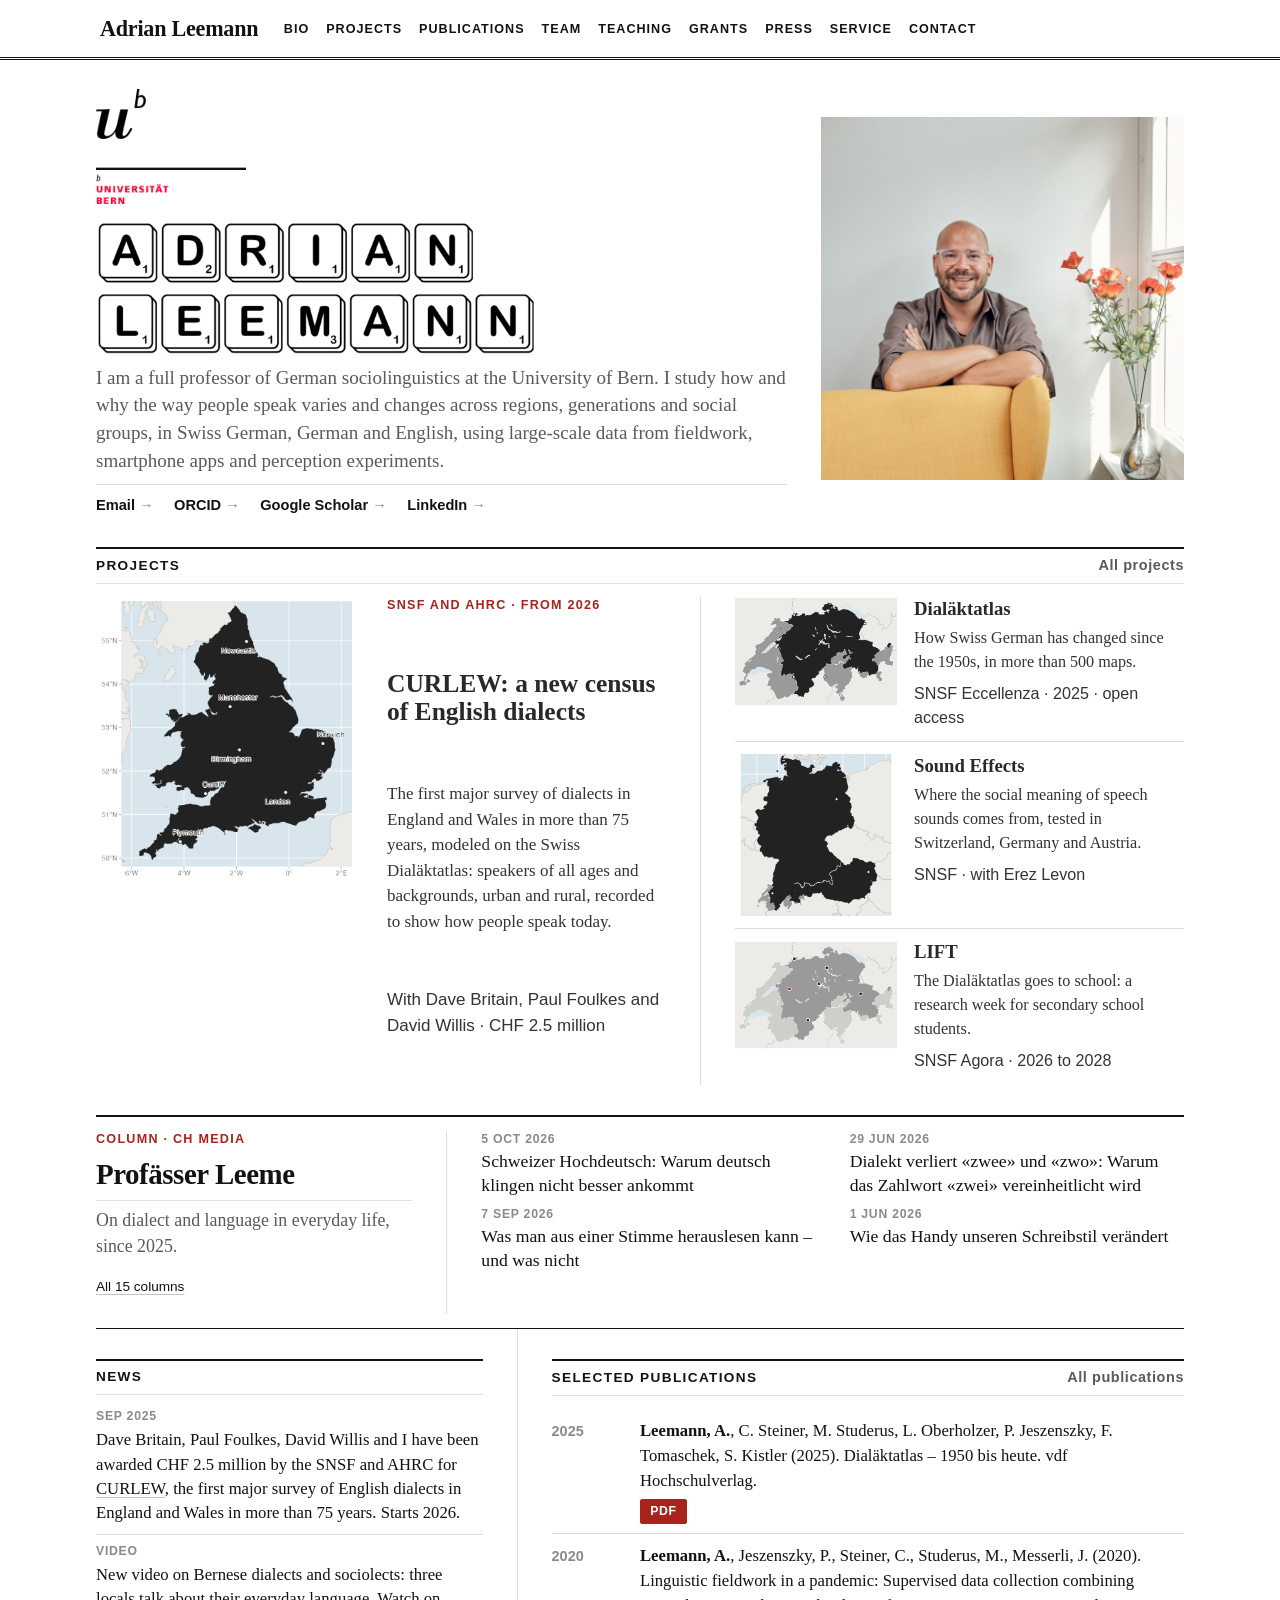
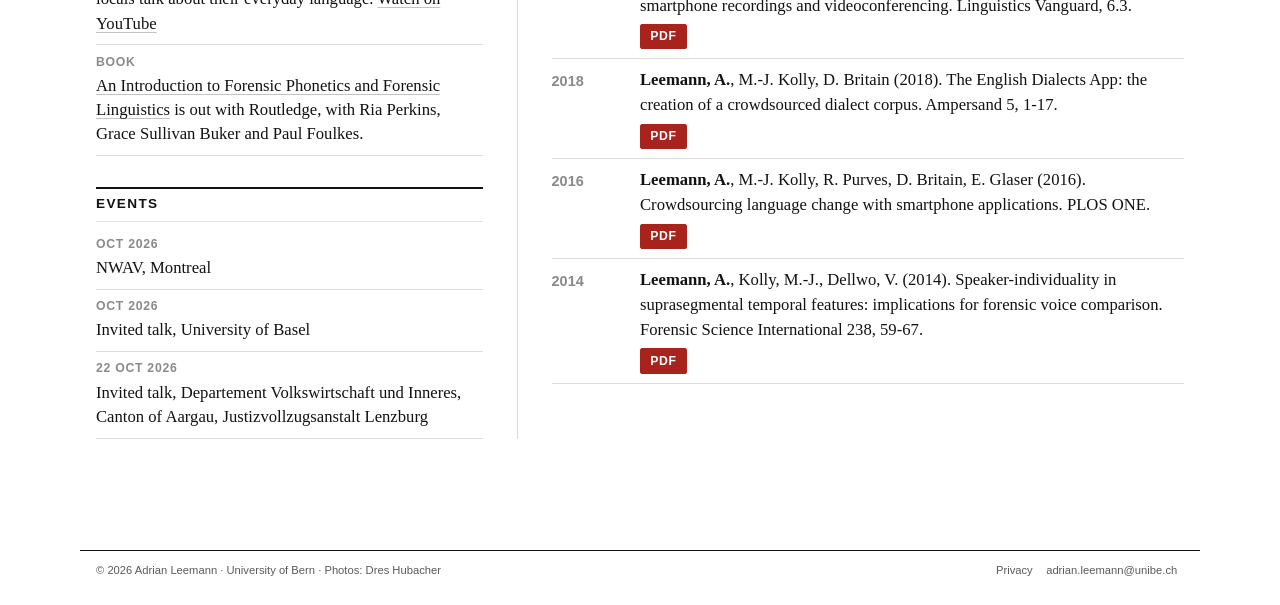
==== commit b40b081e: "New column: Schweizer Hochdeutsch (5 Oct 2026)" ====
--- a/index.html
+++ b/index.html
@@ -187,8 +187,8 @@
   <div>
     <p class="kicker">Column · CH Media</p>
     <h2>Profässer Leeme</h2>
-    <p class="dek">On dialect and language in everyday life, since 2025.</p>    <p class="meta"><a href="./column/">All 14 columns</a></p>  </div>
-  <ul class="collist"><li><span class="date">7 Sep 2026</span><a href="https://www.zofingertagblatt.ch/aargau/zofingen/was-eine-stimme-ueber-herkunft-verraet-ld.4224077">Was man aus einer Stimme herauslesen kann – und was nicht</a></li><li><span class="date">29 Jun 2026</span><a href="https://www.zofingertagblatt.ch/aargau/zofingen/warum-zwee-und-zwo-im-dialekt-verschwinden-ld.4174784">Dialekt verliert «zwee» und «zwo»: Warum das Zahlwort «zwei» vereinheitlicht wird</a></li><li><span class="date">1 Jun 2026</span><a href="https://www.zofingertagblatt.ch/aargau/zofingen/mundartwelle-wie-das-handy-unseren-schreibstil-veraendert-ld.4176210">Wie das Handy unseren Schreibstil verändert</a></li><li><span class="date">27 Apr 2026</span><a href="https://www.zofingertagblatt.ch/aargau/zofingen/kolumne-wie-migration-unsere-mundart-formt-ld.4156215">Wie Migration unsere Mundart formt</a></li>  </ul>
+    <p class="dek">On dialect and language in everyday life, since 2025.</p>    <p class="meta"><a href="./column/">All 15 columns</a></p>  </div>
+  <ul class="collist"><li><span class="date">5 Oct 2026</span><a href="https://www.zofingertagblatt.ch/aargau/zofingen/schweizer-hochdeutsch-warum-deutsch-toenen-nicht-hilft-ld.4244994">Schweizer Hochdeutsch: Warum deutsch klingen nicht besser ankommt</a></li><li><span class="date">7 Sep 2026</span><a href="https://www.zofingertagblatt.ch/aargau/zofingen/was-eine-stimme-ueber-herkunft-verraet-ld.4224077">Was man aus einer Stimme herauslesen kann – und was nicht</a></li><li><span class="date">29 Jun 2026</span><a href="https://www.zofingertagblatt.ch/aargau/zofingen/warum-zwee-und-zwo-im-dialekt-verschwinden-ld.4174784">Dialekt verliert «zwee» und «zwo»: Warum das Zahlwort «zwei» vereinheitlicht wird</a></li><li><span class="date">1 Jun 2026</span><a href="https://www.zofingertagblatt.ch/aargau/zofingen/mundartwelle-wie-das-handy-unseren-schreibstil-veraendert-ld.4176210">Wie das Handy unseren Schreibstil verändert</a></li>  </ul>
 </div>
 
 <div class="split">
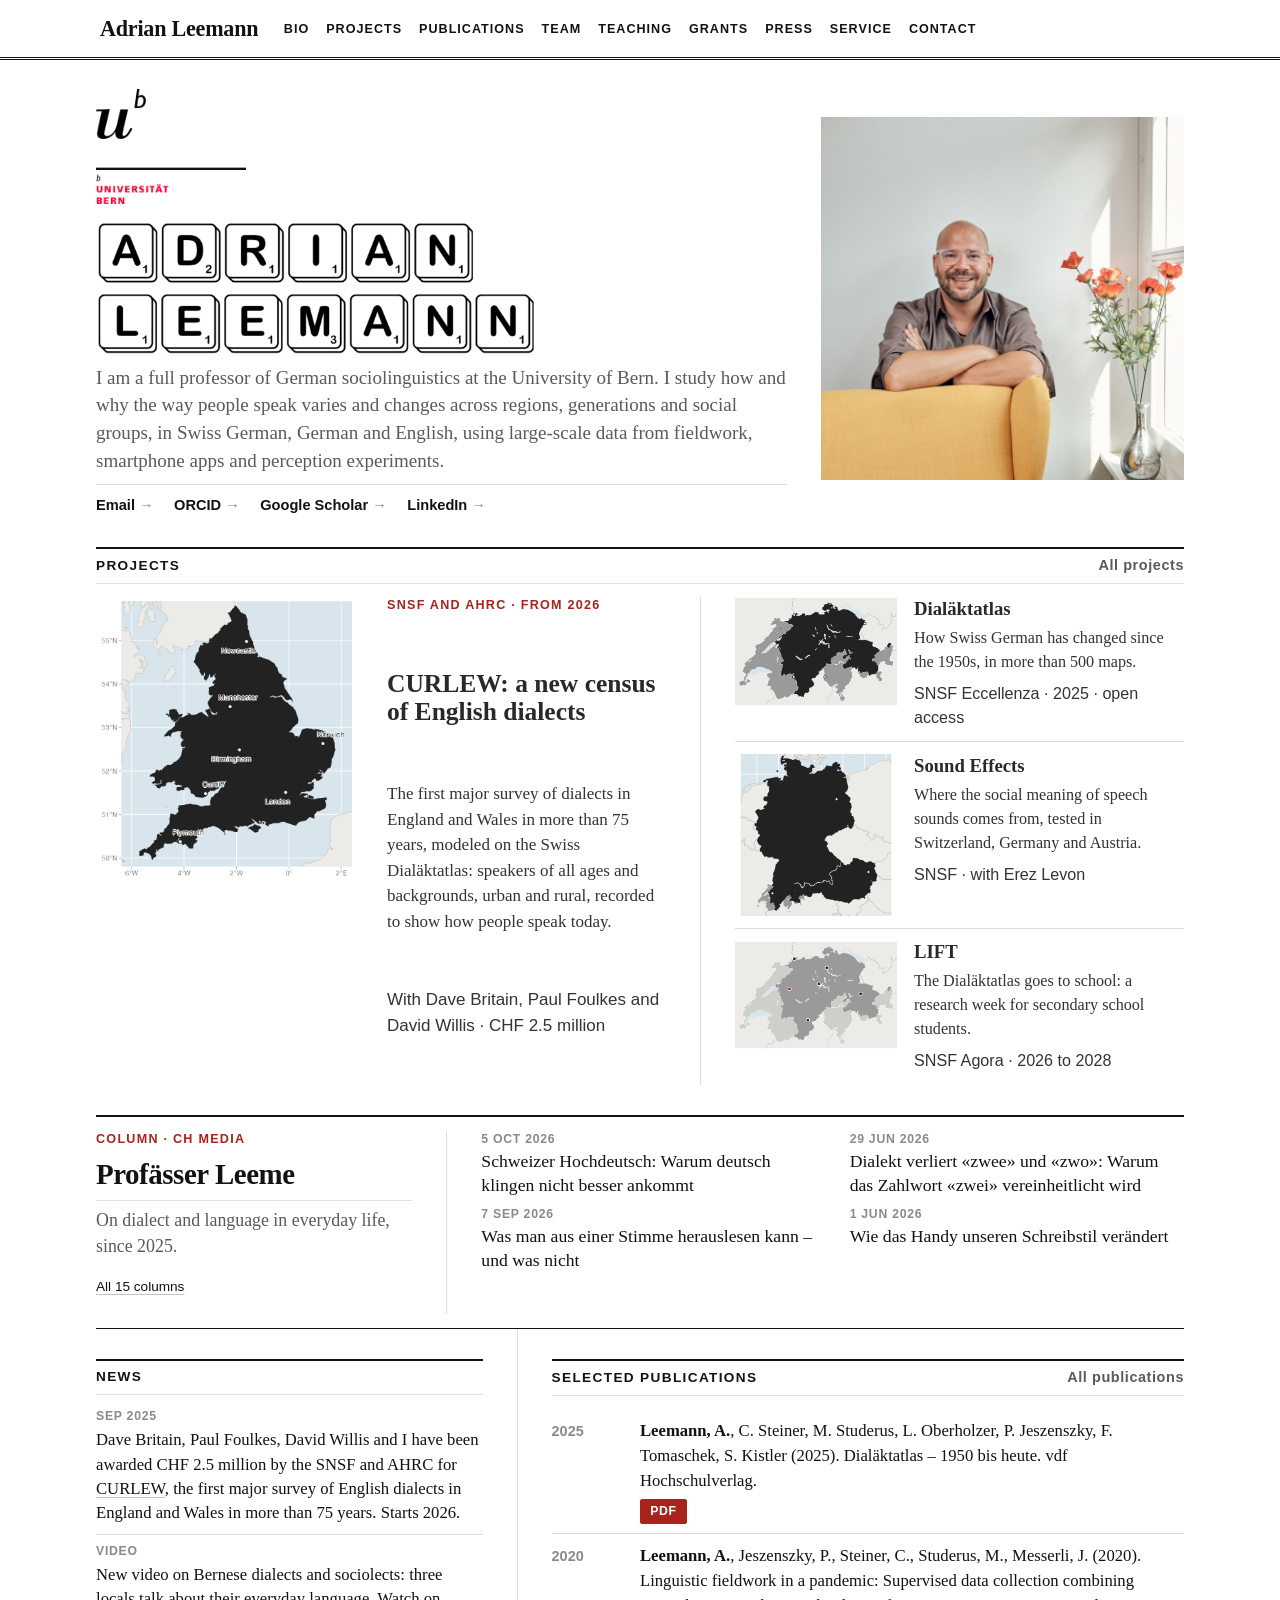
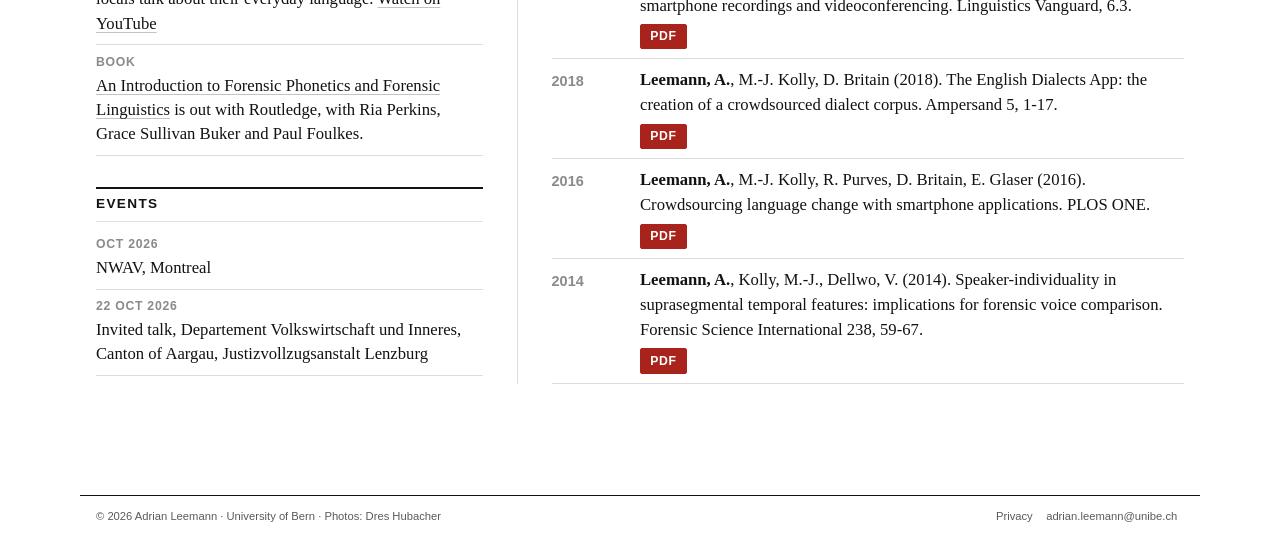
==== commit 032fbd77: "Basel talk (8 Oct 2026) moved from Events to Invited talks" ====
--- a/index.html
+++ b/index.html
@@ -37,7 +37,7 @@
 <link href="site_libs/quarto-html/quarto-syntax-highlighting-7b89279ff1a6dce999919e0e67d4d9ec.css" rel="stylesheet" id="quarto-text-highlighting-styles">
 <script src="site_libs/bootstrap/bootstrap.min.js"></script>
 <link href="site_libs/bootstrap/bootstrap-icons.css" rel="stylesheet">
-<link href="site_libs/bootstrap/bootstrap-b70edfc59408ce8b0751cff57f2c8ac9.min.css" rel="stylesheet" append-hash="true" id="quarto-bootstrap" data-mode="light">
+<link href="site_libs/bootstrap/bootstrap-3d8408335753349c125d7cd4a92f8ea4.min.css" rel="stylesheet" append-hash="true" id="quarto-bootstrap" data-mode="light">
 <script id="quarto-search-options" type="application/json">{
   "language": {
     "search-no-results-text": "No results",
@@ -196,7 +196,7 @@
     <h2 class="section-head">News</h2>
     <ul class="newslist"><li><span class="date">Sep 2025</span>Dave Britain, Paul Foulkes, David Willis and I have been awarded CHF 2.5 million by the SNSF and AHRC for <a href="./projects/#curlew">CURLEW</a>, the first major survey of English dialects in England and Wales in more than 75 years. Starts 2026.</li><li><span class="date">Video</span>New video on Bernese dialects and sociolects: three locals talk about their everyday language. <a href="https://www.youtube.com/watch?v=iRh99CZffPI">Watch on YouTube</a></li><li><span class="date">Book</span><a href="https://www.routledge.com/An-Introduction-to-Forensic-Phonetics-and-Forensic-Linguistics/Leemann-Perkins-Buker-Foulkes/p/book/9780367616571">An Introduction to Forensic Phonetics and Forensic Linguistics</a> is out with Routledge, with Ria Perkins, Grace Sullivan Buker and Paul Foulkes.</li></ul>
     <h2 class="section-head">Events</h2>
-    <ul class="newslist"><li><span class="date">Oct 2026</span>NWAV, Montreal</li><li><span class="date">Oct 2026</span>Invited talk, University of Basel</li><li><span class="date">22 Oct 2026</span>Invited talk, Departement Volkswirtschaft und Inneres, Canton of Aargau, Justizvollzugsanstalt Lenzburg</li></ul>
+    <ul class="newslist"><li><span class="date">Oct 2026</span>NWAV, Montreal</li><li><span class="date">22 Oct 2026</span>Invited talk, Departement Volkswirtschaft und Inneres, Canton of Aargau, Justizvollzugsanstalt Lenzburg</li></ul>
   </div>
   <div>
     <h2 class="section-head">Selected publications <a href="./publications/">All publications</a></h2><div class="pub" data-type="book" data-oa="1" data-text="leemann, a., c. steiner, m. studerus, l. oberholzer, p. jeszenszky, f. tomaschek, s. kistler (2025). dialäktatlas – 1950 bis heute. vdf hochschulverlag."><div class="yr">2025</div><div><div class="cite"><span class="me">Leemann, A.</span>, C. Steiner, M. Studerus, L. Oberholzer, P. Jeszenszky, F. Tomaschek, S. Kistler (2025). Dialäktatlas – 1950 bis heute. vdf Hochschulverlag.</div><div class="acts"><a class="btn-pdf" href="https://www.dialektatlas.ch/Dialaektatlas_2025_150dpi.pdf">PDF</a></div></div></div>
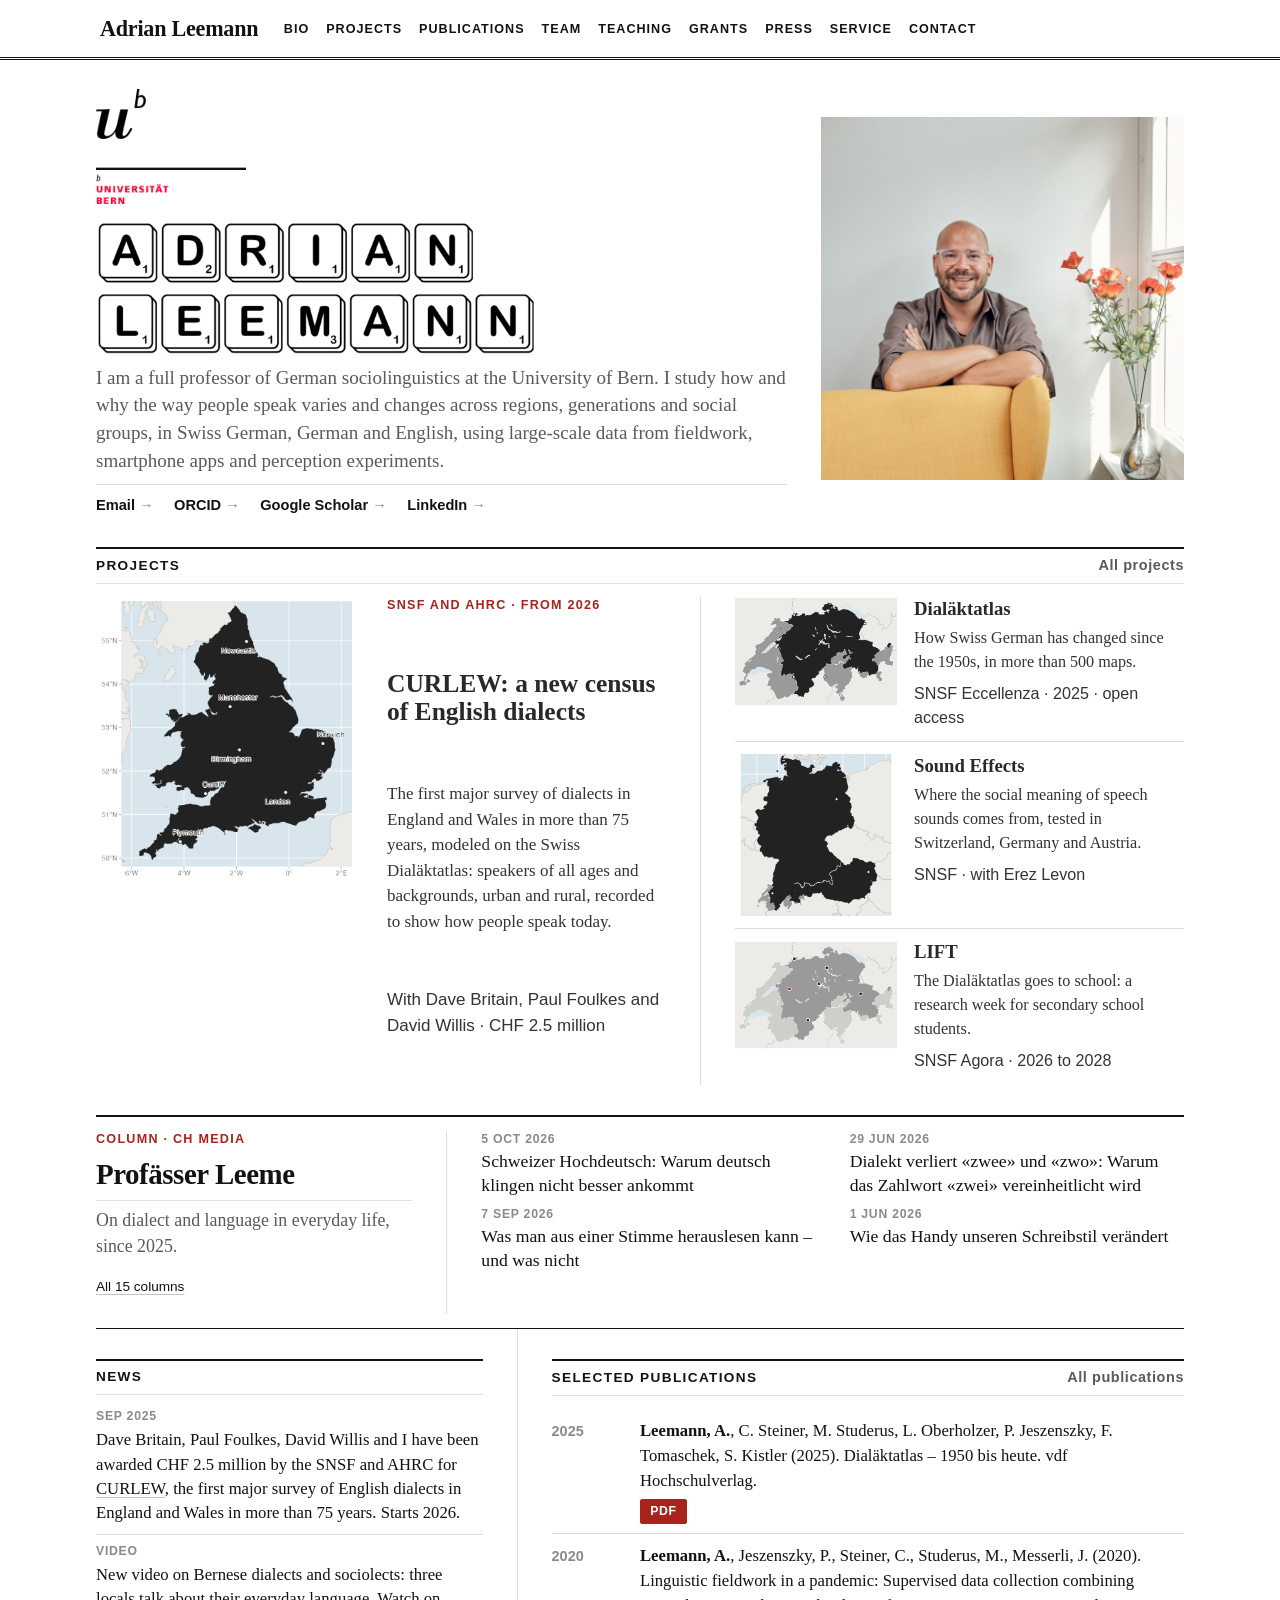
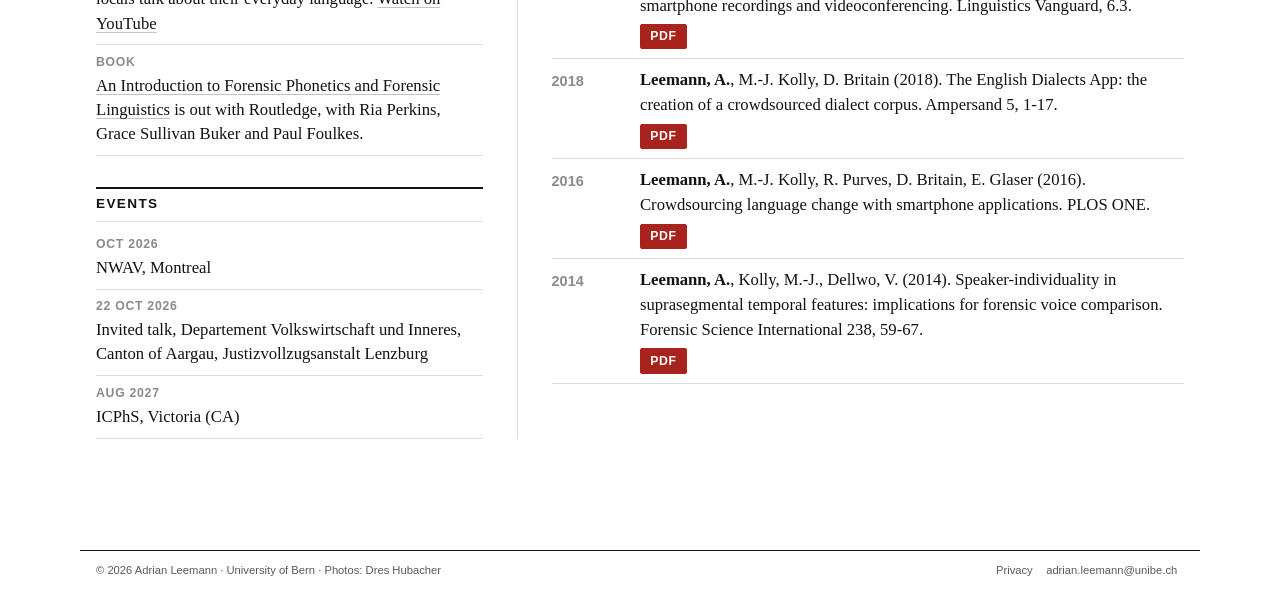
==== commit 421e2818: "Events: ICPhS 2027, Victoria" ====
--- a/index.html
+++ b/index.html
@@ -196,7 +196,7 @@
     <h2 class="section-head">News</h2>
     <ul class="newslist"><li><span class="date">Sep 2025</span>Dave Britain, Paul Foulkes, David Willis and I have been awarded CHF 2.5 million by the SNSF and AHRC for <a href="./projects/#curlew">CURLEW</a>, the first major survey of English dialects in England and Wales in more than 75 years. Starts 2026.</li><li><span class="date">Video</span>New video on Bernese dialects and sociolects: three locals talk about their everyday language. <a href="https://www.youtube.com/watch?v=iRh99CZffPI">Watch on YouTube</a></li><li><span class="date">Book</span><a href="https://www.routledge.com/An-Introduction-to-Forensic-Phonetics-and-Forensic-Linguistics/Leemann-Perkins-Buker-Foulkes/p/book/9780367616571">An Introduction to Forensic Phonetics and Forensic Linguistics</a> is out with Routledge, with Ria Perkins, Grace Sullivan Buker and Paul Foulkes.</li></ul>
     <h2 class="section-head">Events</h2>
-    <ul class="newslist"><li><span class="date">Oct 2026</span>NWAV, Montreal</li><li><span class="date">22 Oct 2026</span>Invited talk, Departement Volkswirtschaft und Inneres, Canton of Aargau, Justizvollzugsanstalt Lenzburg</li></ul>
+    <ul class="newslist"><li><span class="date">Oct 2026</span>NWAV, Montreal</li><li><span class="date">22 Oct 2026</span>Invited talk, Departement Volkswirtschaft und Inneres, Canton of Aargau, Justizvollzugsanstalt Lenzburg</li><li><span class="date">Aug 2027</span>ICPhS, Victoria (CA)</li></ul>
   </div>
   <div>
     <h2 class="section-head">Selected publications <a href="./publications/">All publications</a></h2><div class="pub" data-type="book" data-oa="1" data-text="leemann, a., c. steiner, m. studerus, l. oberholzer, p. jeszenszky, f. tomaschek, s. kistler (2025). dialäktatlas – 1950 bis heute. vdf hochschulverlag."><div class="yr">2025</div><div><div class="cite"><span class="me">Leemann, A.</span>, C. Steiner, M. Studerus, L. Oberholzer, P. Jeszenszky, F. Tomaschek, S. Kistler (2025). Dialäktatlas – 1950 bis heute. vdf Hochschulverlag.</div><div class="acts"><a class="btn-pdf" href="https://www.dialektatlas.ch/Dialaektatlas_2025_150dpi.pdf">PDF</a></div></div></div>
